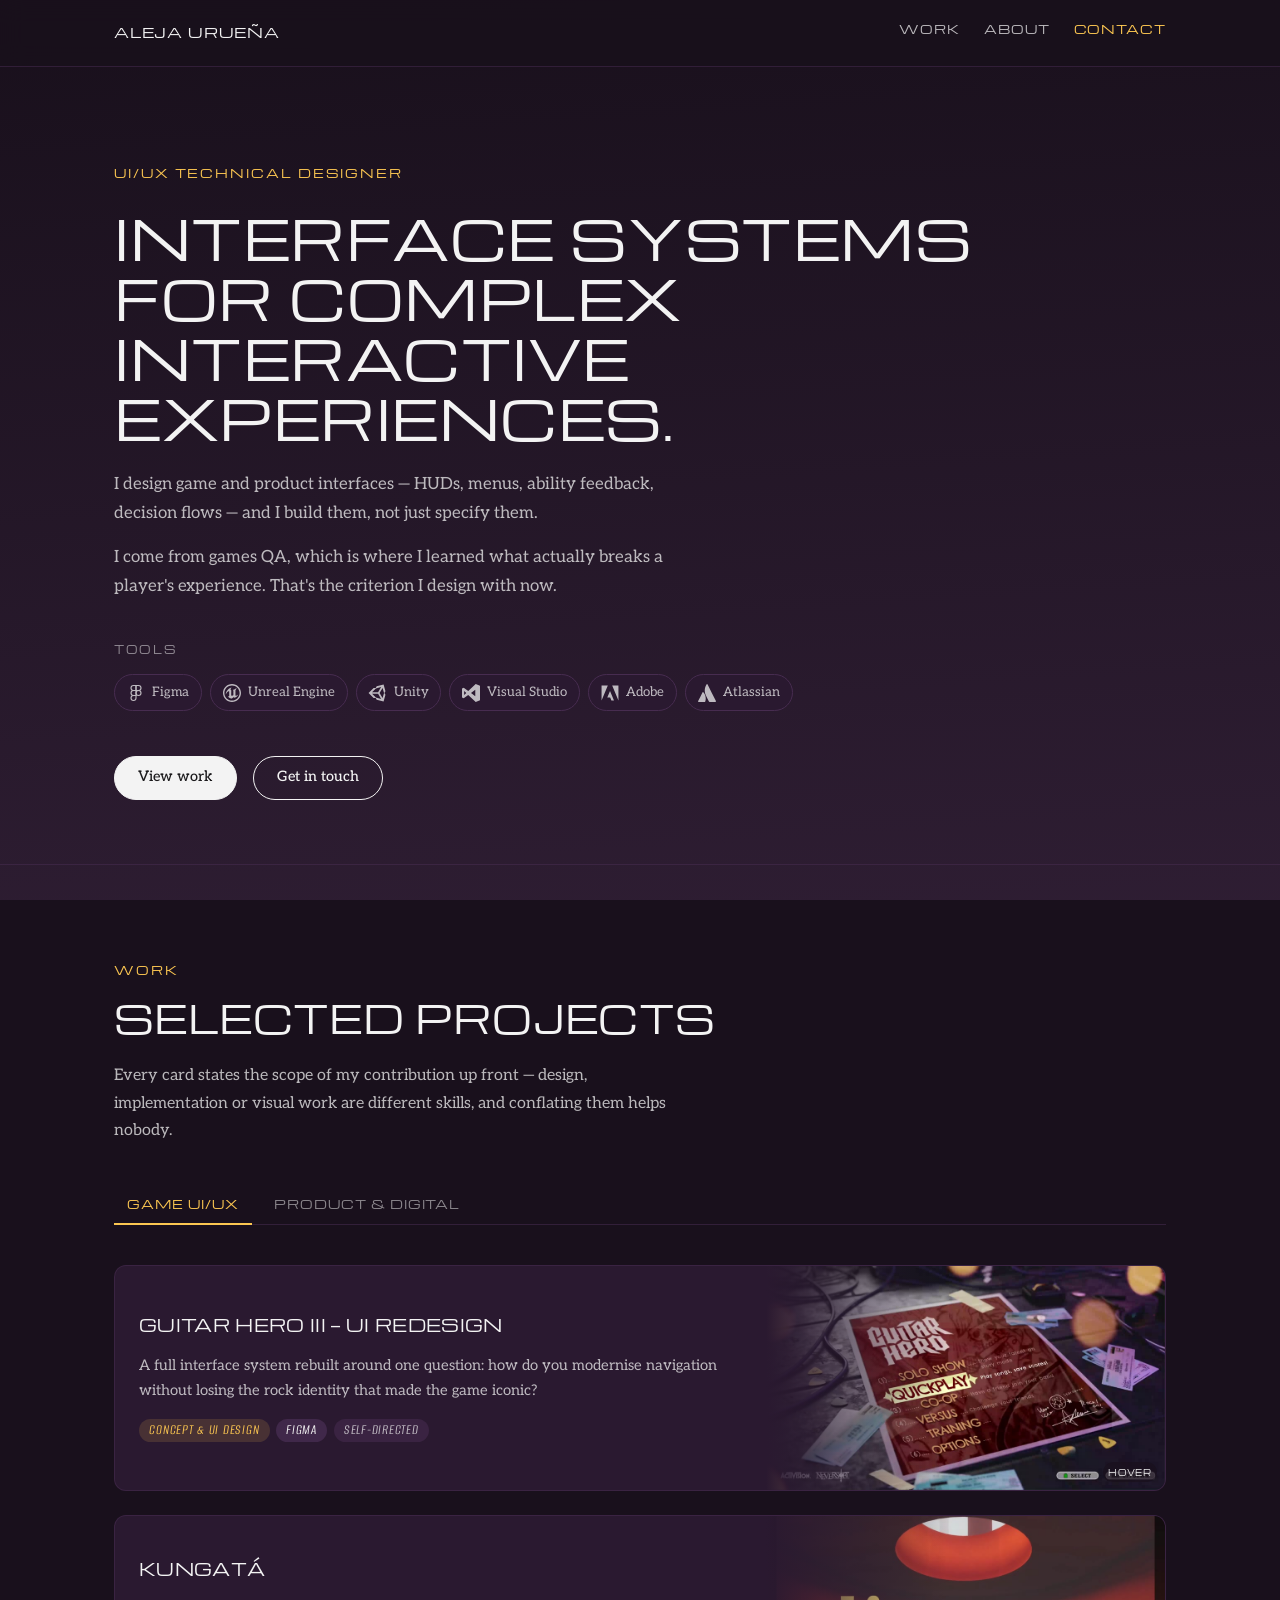
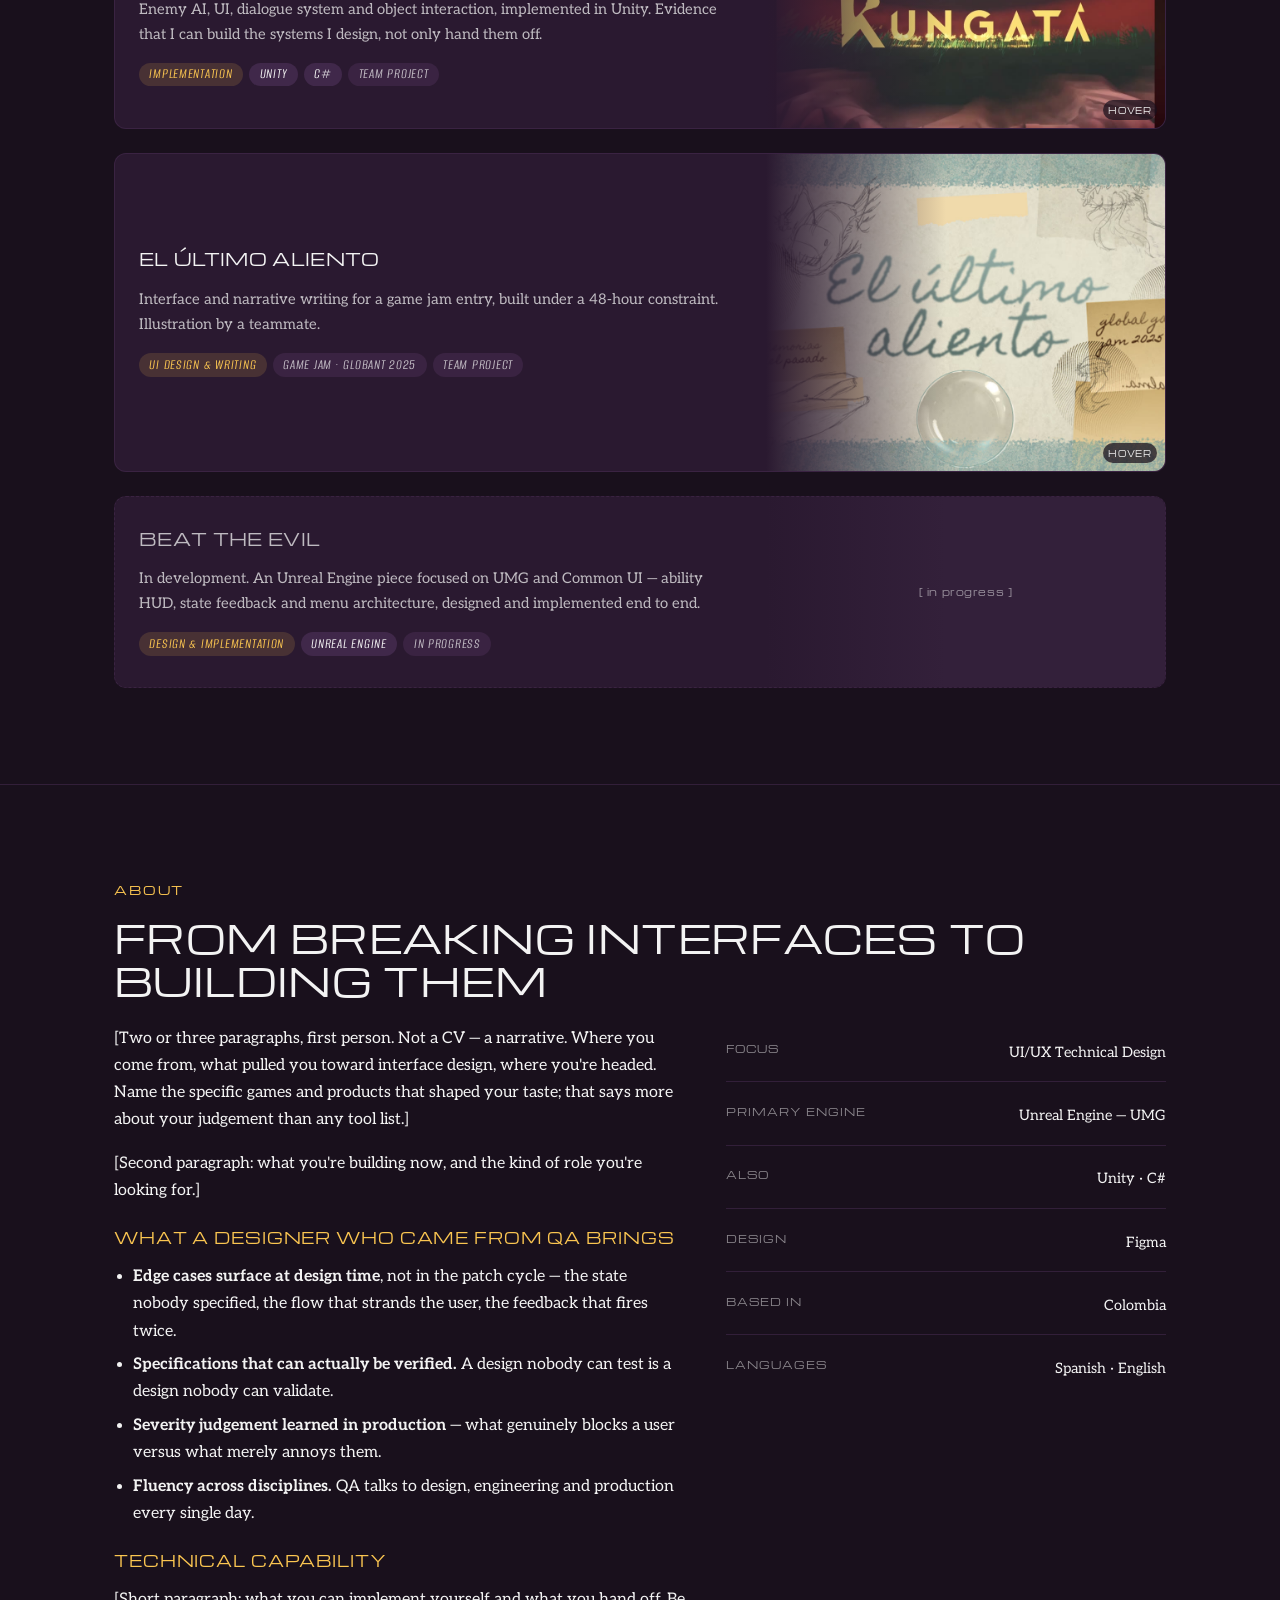
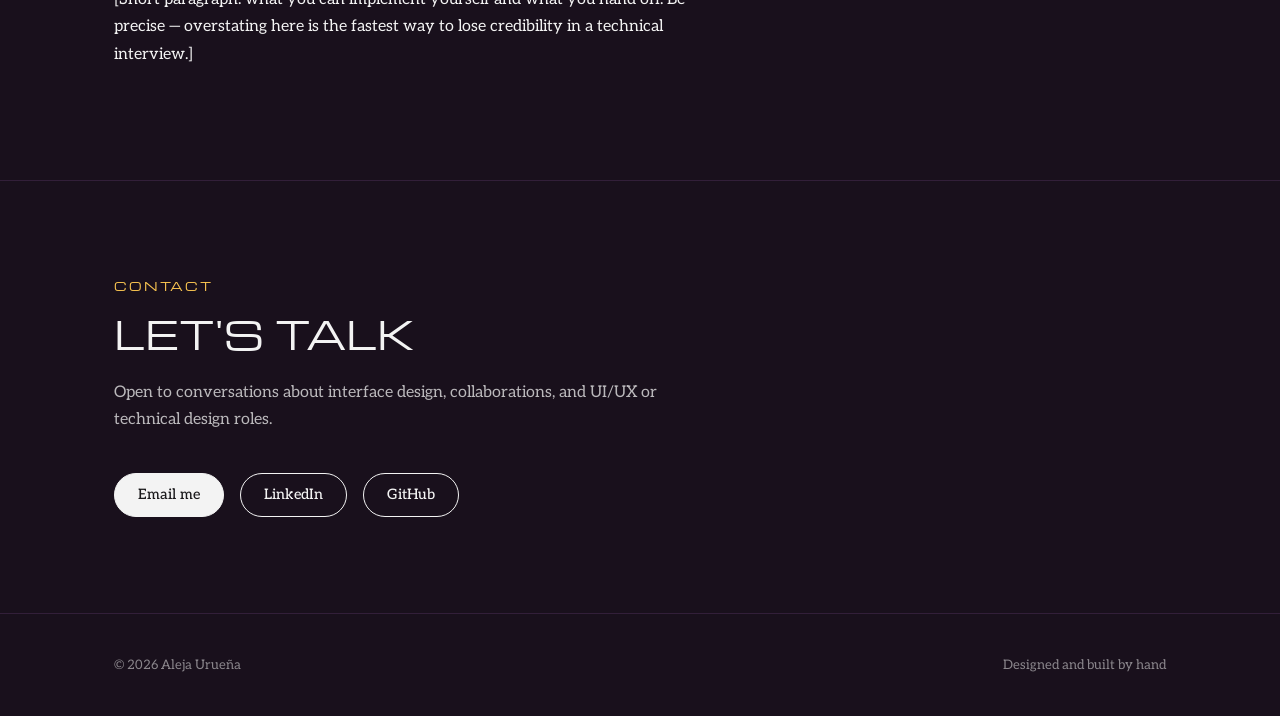
==== index.html @ 9c057683 "First commit - Site draft + video assets y thumbnails" ====
<!DOCTYPE html>
<html lang="en">
<head>
<meta charset="UTF-8">
<meta name="viewport" content="width=device-width, initial-scale=1">
<!-- TEMPORARY: keeps search engines out while the content is still in placeholders.
     DELETE this line once the About copy and the case studies are written. -->
<meta name="robots" content="noindex">

<title>Aleja Urueña — UI/UX Technical Designer</title>
<meta name="description" content="UI/UX Designer with a technical background in games QA. Interface systems for complex interactive experiences.">

<meta property="og:title" content="Aleja Urueña — UI/UX Technical Designer">
<meta property="og:description" content="UI/UX Designer with a technical background in games QA. Interface systems for complex interactive experiences.">
<meta property="og:type" content="website">
<!-- <meta property="og:image" content="https://alejandra-uruena.github.io/portfolio/assets/og-image.png"> -->

<link rel="stylesheet" href="css/style.css">
<link rel="icon" href="data:image/svg+xml,<svg xmlns='http://www.w3.org/2000/svg' viewBox='0 0 100 100'><text y='.9em' font-size='90'>▲</text></svg>">
</head>
<body>

<a class="skip-link" href="#main">Skip to content</a>

<nav class="nav">
  <div class="nav-inner">
    <a class="nav-brand" href="index.html">Aleja&nbsp;Urueña</a>
    <div class="nav-right">
      <ul class="nav-links">
        <li><a href="#work">Work</a></li>
        <li><a href="#about">About</a></li>
        <li><a href="#contact">Contact</a></li>
      </ul>
      <!-- Language switch. Unhide once /es/ exists; the ES entry becomes a link.
           It lives in the nav (not the hero) so it is reachable from every page. -->
      <div class="lang-switch" hidden>
        <span aria-current="true">EN</span>
        <a href="es/index.html" hreflang="es">ES</a>
      </div>
    </div>
  </div>
</nav>

<main id="main">

<!-- ============ HERO ============ -->
<header class="hero">
  <div class="wrap">
    <p class="eyebrow">UI/UX Technical Designer</p>

    <h1>Interface systems for complex interactive experiences.</h1>

    <p class="pitch">
      I design game and product interfaces — HUDs, menus, ability feedback, decision flows —
      and I build them, not just specify them.
    </p>

    <p class="bridge">
      I come from games QA, which is where I learned what actually breaks a player's experience.
      That's the criterion I design with now.
    </p>

    <!-- TOOL ROW — icons are CSS masks filled with currentColor, so colour is
         controlled entirely from the stylesheet. Every tool keeps its visible
         name: an icon alone says nothing to a screen reader, or to anyone who
         doesn't recognise the mark. -->
    <div class="toolbar">
      <p class="toolbar-label">Tools</p>
      <ul class="tool-list">
        <li class="tool"><i class="i-figma" aria-hidden="true"></i>Figma</li>
        <li class="tool"><i class="i-unreal" aria-hidden="true"></i>Unreal Engine</li>
        <li class="tool"><i class="i-unity" aria-hidden="true"></i>Unity</li>
        <li class="tool"><i class="i-visual-studio" aria-hidden="true"></i>Visual Studio</li>
        <li class="tool"><i class="i-adobe" aria-hidden="true"></i>Adobe</li>
        <li class="tool"><i class="i-atlassian" aria-hidden="true"></i>Atlassian</li>
      </ul>
    </div>

    <div class="btn-row">
      <a class="btn btn-primary" href="#work">View work</a>
      <a class="btn" href="#contact">Get in touch</a>
    </div>
  </div>
</header>

<!-- ============ WORK ============ -->
<section id="work">
  <div class="wrap">
    <p class="section-label">Work</p>
    <h2 class="section-title">Selected projects</h2>
    <p class="section-intro">
      Every card states the scope of my contribution up front — design, implementation or visual
      work are different skills, and conflating them helps nobody.
    </p>

    <!-- Vertical filter. Swaps the list in place: no reload, no scroll jump.
         State is mirrored in the URL (?v=product) so a link can open on either one. -->
    <div class="verticals" role="tablist" aria-label="Project verticals">
      <button class="vertical-btn" role="tab" id="tab-games"
              aria-controls="panel-games" aria-selected="true" data-vertical="games">
        Game UI/UX
      </button>
      <button class="vertical-btn" role="tab" id="tab-product"
              aria-controls="panel-product" aria-selected="false" data-vertical="product">
        Product &amp; Digital
      </button>
    </div>

    <!-- ---------- GAME UI/UX ---------- -->
    <div class="project-list" id="panel-games" role="tabpanel" aria-labelledby="tab-games">

      <a class="project-card" href="projects/guitar-hero-iii.html">
        <div class="project-text">
          <h3>Guitar Hero III — UI Redesign</h3>
          <p>A full interface system rebuilt around one question: how do you modernise navigation without losing the rock identity that made the game iconic?</p>
          <div class="tags">
            <span class="tag tag-role">Concept &amp; UI Design</span>
            <span class="tag tag-tool">Figma</span>
            <span class="tag">Self-directed</span>
          </div>
        </div>
        <div class="project-thumb">
          <img src="assets/thumbs/guitar-hero-iii.jpg" alt="Redesigned Guitar Hero III main menu" loading="lazy" decoding="async">
          <video class="thumb-motion" muted loop playsinline preload="none"
                 poster="assets/thumbs/guitar-hero-iii.jpg" aria-hidden="true">
            <source src="assets/thumbs/guitar-hero-iii.webm" type="video/webm">
            <source src="assets/thumbs/guitar-hero-iii.mp4" type="video/mp4">
          </video>
          <span class="thumb-motion-hint">Hover</span>
        </div>
      </a>

      <a class="project-card" href="projects/kungata.html">
        <div class="project-text">
          <h3>Kungatá</h3>
          <p>Enemy AI, UI, dialogue system and object interaction, implemented in Unity. Evidence that I can build the systems I design, not only hand them off.</p>
          <div class="tags">
            <span class="tag tag-role">Implementation</span>
            <span class="tag tag-tool">Unity</span>
            <span class="tag tag-tool">C#</span>
            <span class="tag">Team project</span>
          </div>
        </div>
        <div class="project-thumb">
          <img src="assets/thumbs/kungata.jpg" alt="Kungatá title sequence" loading="lazy" decoding="async">
          <video class="thumb-motion" muted loop playsinline preload="none"
                 poster="assets/thumbs/kungata.jpg" aria-hidden="true">
            <source src="assets/thumbs/kungata.webm" type="video/webm">
            <source src="assets/thumbs/kungata.mp4" type="video/mp4">
          </video>
          <span class="thumb-motion-hint">Hover</span>
        </div>
      </a>

      <a class="project-card" href="projects/el-ultimo-aliento.html">
        <div class="project-text">
          <h3>El último aliento</h3>
          <p>Interface and narrative writing for a game jam entry, built under a 48-hour constraint. Illustration by a teammate.</p>
          <div class="tags">
            <span class="tag tag-role">UI Design &amp; Writing</span>
            <span class="tag">Game Jam · Globant 2025</span>
            <span class="tag">Team project</span>
          </div>
        </div>
        <div class="project-thumb">
          <img src="assets/thumbs/el-ultimo-aliento.jpg" alt="El último aliento title card" loading="lazy" decoding="async">
          <video class="thumb-motion" muted loop playsinline preload="none"
                 poster="assets/thumbs/el-ultimo-aliento.jpg" aria-hidden="true">
            <source src="assets/thumbs/el-ultimo-aliento.webm" type="video/webm">
            <source src="assets/thumbs/el-ultimo-aliento.mp4" type="video/mp4">
          </video>
          <span class="thumb-motion-hint">Hover</span>
        </div>
      </a>

      <!-- Reserved slot. Signals direction without claiming finished work.
           Not a link until there is something to link to. -->
      <div class="project-card is-reserved">
        <div class="project-text">
          <h3>Beat the Evil</h3>
          <p>In development. An Unreal Engine piece focused on UMG and Common UI — ability HUD, state feedback and menu architecture, designed and implemented end to end.</p>
          <div class="tags">
            <span class="tag tag-role">Design &amp; Implementation</span>
            <span class="tag tag-tool">Unreal Engine</span>
            <span class="tag">In progress</span>
          </div>
        </div>
        <div class="project-thumb">
          <div class="thumb-empty">[ in progress ]</div>
        </div>
      </div>

    </div>

    <!-- ---------- PRODUCT & DIGITAL ---------- -->
    <div class="project-list" id="panel-product" role="tabpanel" aria-labelledby="tab-product" hidden>

      <a class="project-card" href="projects/maloka.html">
        <div class="project-text">
          <h3>Universo Maloka</h3>
          <p>Visual identity and illustration for a gamified museum app. Research was conducted by the team; my contribution was UI art and illustration.</p>
          <div class="tags">
            <span class="tag tag-role">UI Art &amp; Illustration</span>
            <span class="tag tag-tool">Figma</span>
            <span class="tag">Team project</span>
          </div>
        </div>
        <div class="project-thumb">
          <img src="assets/thumbs/maloka.jpg" alt="Universo Maloka app screens" loading="lazy" decoding="async">
          <video class="thumb-motion" muted loop playsinline preload="none"
                 poster="assets/thumbs/maloka.jpg" aria-hidden="true">
            <source src="assets/thumbs/maloka.webm" type="video/webm">
            <source src="assets/thumbs/maloka.mp4" type="video/mp4">
          </video>
          <span class="thumb-motion-hint">Hover</span>
        </div>
      </a>

      <a class="project-card" href="projects/umbrella-corp.html">
        <div class="project-text">
          <h3>Umbrella Corp — Responsive Site</h3>
          <p>A responsive corporate site as a conceptual exercise: how a fictional brand's tone survives across breakpoints. Functional prototype in Figma.</p>
          <div class="tags">
            <span class="tag tag-role">UX &amp; UI Design</span>
            <span class="tag tag-tool">Figma</span>
            <span class="tag">Self-directed</span>
          </div>
        </div>
        <div class="project-thumb">
          <img src="assets/thumbs/umbrella-corp.jpg" alt="Umbrella Corp site shown across desktop, tablet and phone" loading="lazy" decoding="async">
          <video class="thumb-motion" muted loop playsinline preload="none"
                 poster="assets/thumbs/umbrella-corp.jpg" aria-hidden="true">
            <source src="assets/thumbs/umbrella-corp.webm" type="video/webm">
            <source src="assets/thumbs/umbrella-corp.mp4" type="video/mp4">
          </video>
          <span class="thumb-motion-hint">Hover</span>
        </div>
      </a>

      <a class="project-card" href="projects/necronomicon.html">
        <div class="project-text">
          <h3>Necronomicón — TTRPG Companion App</h3>
          <p>A companion app for tabletop role-playing: character sheets, dice and session tracking, designed around what players actually reach for mid-game.</p>
          <div class="tags">
            <span class="tag tag-role">UX &amp; UI Design</span>
            <span class="tag tag-tool">Figma</span>
            <span class="tag">Self-directed</span>
          </div>
        </div>
        <div class="project-thumb">
          <img src="assets/thumbs/necronomicon.jpg" alt="Necronomicón character sheet and creature screens" loading="lazy" decoding="async">
          <video class="thumb-motion" muted loop playsinline preload="none"
                 poster="assets/thumbs/necronomicon.jpg" aria-hidden="true">
            <source src="assets/thumbs/necronomicon.webm" type="video/webm">
            <source src="assets/thumbs/necronomicon.mp4" type="video/mp4">
          </video>
          <span class="thumb-motion-hint">Hover</span>
        </div>
      </a>

    </div>
  </div>
</section>

<!-- ============ ABOUT ============ -->
<section id="about">
  <div class="wrap">
    <p class="section-label">About</p>
    <h2 class="section-title">From breaking interfaces to building them</h2>

    <div class="two-col">
      <div class="prose">
        <p>
          [Two or three paragraphs, first person. Not a CV — a narrative. Where you come from,
          what pulled you toward interface design, where you're headed. Name the specific games
          and products that shaped your taste; that says more about your judgement than any
          tool list.]
        </p>
        <p>
          [Second paragraph: what you're building now, and the kind of role you're looking for.]
        </p>

        <h3>What a designer who came from QA brings</h3>
        <ul>
          <li><strong>Edge cases surface at design time</strong>, not in the patch cycle — the state nobody specified, the flow that strands the user, the feedback that fires twice.</li>
          <li><strong>Specifications that can actually be verified.</strong> A design nobody can test is a design nobody can validate.</li>
          <li><strong>Severity judgement learned in production</strong> — what genuinely blocks a user versus what merely annoys them.</li>
          <li><strong>Fluency across disciplines.</strong> QA talks to design, engineering and production every single day.</li>
        </ul>

        <h3>Technical capability</h3>
        <p>
          [Short paragraph: what you can implement yourself and what you hand off. Be precise —
          overstating here is the fastest way to lose credibility in a technical interview.]
        </p>
      </div>

      <ul class="fact-list">
        <li><span class="k">Focus</span><span class="v">UI/UX Technical Design</span></li>
        <li><span class="k">Primary engine</span><span class="v">Unreal Engine — UMG</span></li>
        <li><span class="k">Also</span><span class="v">Unity · C#</span></li>
        <li><span class="k">Design</span><span class="v">Figma</span></li>
        <li><span class="k">Based in</span><span class="v">Colombia</span></li>
        <li><span class="k">Languages</span><span class="v">Spanish · English</span></li>
      </ul>
    </div>
  </div>
</section>

<!-- ============ CONTACT ============ -->
<section id="contact">
  <div class="wrap">
    <p class="section-label">Contact</p>
    <h2 class="section-title">Let's talk</h2>
    <p class="section-intro">
      Open to conversations about interface design, collaborations, and UI/UX or technical
      design roles.
    </p>
    <div class="contact-links">
      <a class="btn btn-primary" href="mailto:uruenale@gmail.com">Email me</a>
      <a class="btn" href="https://www.linkedin.com/in/aleja-uruena/" target="_blank" rel="noopener">LinkedIn</a>
      <a class="btn" href="https://github.com/alejandra-uruena" target="_blank" rel="noopener">GitHub</a>
    </div>
  </div>
</section>

</main>

<footer>
  <div class="wrap">
    <span>© <span id="year">2026</span> Aleja Urueña</span>
    <span>Designed and built by hand</span>
  </div>
</footer>

<script src="js/main.js"></script>
</body>
</html>
---- css/style.css ----
/* ============================================================
   Portfolio — Aleja Urueña · UI/UX Technical Designer
   Single stylesheet. No build step, no dependencies.

   Tokens below come from the Figma style frame (node 4:2).
   Re-theming the whole site means editing :root and nothing else.
   ============================================================ */

/* All four faces come from Google Fonts — nothing to self-host.
   BBH Bartle (display headings) · Michroma (labels, nav) ·
   Aleo (body) · Alumni Sans SC (tags). */
@import url('https://fonts.googleapis.com/css2?family=BBH+Bartle&family=Michroma&family=Aleo:ital,wght@0,400;0,500;0,600;1,400&family=Alumni+Sans+SC:ital,wght@0,400;0,600;1,400&display=swap');

:root {
  /* --- Color: straight from the Figma frame --- */
  --bg-deep:      #19101C;   /* gradient start */
  --bg-far:       #342139;   /* gradient end */
  --panel:        #2A1930;   /* cards, elevated surfaces */
  --panel-2:      #33203a;   /* thumbnail wells, insets */
  --purple:       #472C50;   /* borders, secondary marks — Figma: Accent Purple */
  --purple-soft:  rgba(71, 44, 80, 0.55);

  --text:         #F3F3F3;
  --text-dim:     rgba(243, 243, 243, 0.74);
  --text-faint:   rgba(243, 243, 243, 0.52);
  --ink:          #1B1A1C;   /* text on light fills */

  --accent:       #FBC651;
  --accent-70:    rgba(251, 198, 81, 0.70);   /* Figma: Accent 70% */
  --accent-soft:  rgba(251, 198, 81, 0.14);

  /* --- Type --- */
  /* BBH Bartle has no ñ and no accented vowels, and font fallback happens
     PER GLYPH — "Kungatá" would render as Kungat in Bartle plus a lone á in
     the fallback face. So the split is by who wrote the string:
       --font-display → copy I control, guaranteed ASCII (hero, section titles)
       --font-proper  → project names, which are proper nouns and carry accents */
  --font-display: 'BBH Bartle', 'Michroma', sans-serif;      /* BIG TITLES */
  --font-proper:  'Michroma', sans-serif;                     /* project names */
  --font-label:   'Michroma', sans-serif;                     /* TITLE / COPY labels */
  --font-body:    'Aleo', Georgia, serif;                     /* Paragraphs */
  --font-tag:     'Alumni Sans SC', 'Aleo', sans-serif;       /* TAGS */

  /* --- Spacing scale --- */
  --s-1: 0.5rem;
  --s-2: 1rem;
  --s-3: 1.5rem;
  --s-4: 2.5rem;
  --s-5: 4rem;
  --s-6: 6rem;

  --radius: 12px;
  --radius-sm: 8px;
  --radius-pill: 55px;   /* the pill radius from the Figma buttons */
  --maxw: 1100px;
}

/* ---------- Reset ---------- */
*, *::before, *::after { box-sizing: border-box; }
/* A class that sets `display` outbids the browser's default rule for [hidden],
   which would otherwise leave hidden panels and the language switch visible. */
[hidden] { display: none !important; }

html { scroll-behavior: smooth; background: var(--bg-deep); }
body {
  margin: 0;
  color: var(--text);
  font-family: var(--font-body);
  font-size: 16px;
  line-height: 1.7;
  -webkit-font-smoothing: antialiased;
  /* 176.47° in Figma ≈ 176.47deg here; fixed so it doesn't stretch down a long page. */
  background: linear-gradient(176.47deg, var(--bg-deep) 2.5%, var(--bg-far) 128%) fixed;
  background-color: var(--bg-deep);
}
img { max-width: 100%; display: block; }
a { color: var(--accent); text-decoration: none; }
a:hover { text-decoration: underline; }
p { margin: 0 0 var(--s-2); }
ul { margin: 0 0 var(--s-2); padding-left: 1.2em; }
li { margin-bottom: 0.4em; }

h1, h2, h3, h4 { margin: 0 0 var(--s-2); font-weight: 400; }
h1, h2 {
  font-family: var(--font-display);
  text-transform: uppercase;
  line-height: 1.1;
  letter-spacing: 0.01em;
}
h3, h4 { font-family: var(--font-label); text-transform: uppercase; line-height: 1.3; letter-spacing: 0.01em; }

/* ---------- Layout ---------- */
.wrap { max-width: var(--maxw); margin: 0 auto; padding: 0 var(--s-3); }
section { padding: var(--s-6) 0; border-top: 1px solid var(--purple-soft); }

.section-label {
  font-family: var(--font-label);
  font-size: 0.72rem;
  letter-spacing: 0.16em;
  text-transform: uppercase;
  color: var(--accent);
  margin-bottom: var(--s-2);
}
.section-title { font-size: clamp(1.7rem, 4vw, 2.4rem); margin-bottom: var(--s-3); }
.section-intro { color: var(--text-dim); max-width: 62ch; margin-bottom: var(--s-4); }

/* ---------- Nav ---------- */
.nav {
  position: sticky; top: 0; z-index: 50;
  background: rgba(25, 16, 28, 0.88);
  backdrop-filter: blur(12px);
  border-bottom: 1px solid var(--purple-soft);
}
.nav-inner {
  max-width: var(--maxw); margin: 0 auto;
  padding: var(--s-2) var(--s-3);
  display: flex; align-items: center; justify-content: space-between; gap: var(--s-2);
}
.nav-brand {
  font-family: var(--font-label); font-size: 0.85rem;
  text-transform: uppercase; letter-spacing: 0.06em; color: var(--text);
}
.nav-brand:hover { text-decoration: none; color: var(--accent); }
.nav-right { display: flex; align-items: center; gap: var(--s-3); }
.nav-links { display: flex; gap: var(--s-3); list-style: none; margin: 0; padding: 0; }
.nav-links a {
  color: var(--text-dim); font-family: var(--font-label);
  font-size: 0.72rem; text-transform: uppercase; letter-spacing: 0.08em;
}
.nav-links a:hover { color: var(--text); text-decoration: none; }

/* Language switch — in the nav so it is reachable from every page,
   including deep inside a case study. */
.lang-switch {
  display: flex; align-items: center; gap: 0.15rem;
  font-family: var(--font-label); font-size: 0.62rem;
  border: 1px solid var(--purple); border-radius: var(--radius-sm);
  padding: 0.15rem;
}
.lang-switch a, .lang-switch span { padding: 0.25em 0.5em; border-radius: 5px; color: var(--text-faint); }
.lang-switch [aria-current="true"] { background: var(--purple); color: var(--text); }
.lang-switch a:hover { color: var(--text); text-decoration: none; }

@media (max-width: 760px) {
  .nav-inner { padding: var(--s-2); }
  .nav-right { gap: var(--s-2); min-width: 0; }
  .nav-links { gap: var(--s-2); overflow-x: auto; scrollbar-width: none; min-width: 0; }
  .nav-links::-webkit-scrollbar { display: none; }
  .nav-links a { white-space: nowrap; }
}

/* ---------- Hero ---------- */
.hero { padding: var(--s-6) 0 var(--s-5); border-top: none; }
.hero .eyebrow {
  font-family: var(--font-label); font-size: 0.75rem;
  letter-spacing: 0.16em; text-transform: uppercase;
  color: var(--accent); margin-bottom: var(--s-3);
}
.hero h1 { font-size: clamp(2rem, 5.2vw, 3.4rem); max-width: 20ch; margin-bottom: var(--s-3); }
.hero .pitch, .hero .bridge { font-size: 1.05rem; color: var(--text-dim); max-width: 58ch; }

/* ---------- Tool row ----------
   Icons are SVG masks filled with currentColor, so a single CSS property
   recolours every one of them. A bare strip of logos reads as an ad banner
   and gets skipped, so it keeps a label and each icon keeps its name. */
.toolbar { margin-top: var(--s-4); }
.toolbar-label {
  font-family: var(--font-label); font-size: 0.66rem;
  letter-spacing: 0.16em; text-transform: uppercase;
  color: var(--text-faint); margin-bottom: var(--s-2);
}
.tool-list { display: flex; flex-wrap: wrap; gap: var(--s-1); list-style: none; margin: 0; padding: 0; }
.tool {
  display: inline-flex; align-items: center; gap: 0.55em;
  padding: 0.45em 0.9em;
  border: 1px solid var(--purple); border-radius: var(--radius-pill);
  background: var(--panel);
  font-family: var(--font-body); font-size: 0.82rem; color: var(--text-dim);
  transition: color 0.15s, border-color 0.15s;
}
.tool:hover { color: var(--text); border-color: var(--accent-70); }
.tool i {
  width: 18px; height: 18px; flex: none;
  background-color: currentColor;            /* ← the one line that recolours icons */
  -webkit-mask-repeat: no-repeat; mask-repeat: no-repeat;
  -webkit-mask-position: center; mask-position: center;
  -webkit-mask-size: contain; mask-size: contain;
}
.i-figma         { -webkit-mask-image: url('../assets/icons/figma.svg');         mask-image: url('../assets/icons/figma.svg'); }
.i-unreal        { -webkit-mask-image: url('../assets/icons/unreal.svg');        mask-image: url('../assets/icons/unreal.svg'); }
.i-unity         { -webkit-mask-image: url('../assets/icons/unity.svg');         mask-image: url('../assets/icons/unity.svg'); }
.i-visual-studio { -webkit-mask-image: url('../assets/icons/visual-studio.svg'); mask-image: url('../assets/icons/visual-studio.svg'); }
.i-adobe         { -webkit-mask-image: url('../assets/icons/adobe.svg');         mask-image: url('../assets/icons/adobe.svg'); }
.i-atlassian     { -webkit-mask-image: url('../assets/icons/atlassian.svg');     mask-image: url('../assets/icons/atlassian.svg'); }

/* ---------- Buttons (pill, from the Figma frame) ---------- */
.btn-row { display: flex; flex-wrap: wrap; gap: var(--s-2); margin-top: var(--s-4); }
.btn {
  display: inline-block;
  font-family: var(--font-body); font-size: 0.9rem; font-weight: 500;
  padding: 0.6em 1.6em;
  border-radius: var(--radius-pill);
  border: 1px solid var(--text);
  color: var(--text);
  background: transparent;
  transition: background 0.15s, color 0.15s, transform 0.15s;
}
.btn:hover { text-decoration: none; background: rgba(243, 243, 243, 0.2); transform: translateY(-1px); }
.btn-primary { background: var(--text); color: var(--ink); }
.btn-primary:hover { background: var(--accent); border-color: var(--accent); color: var(--ink); }
.btn-ghost { background: rgba(243, 243, 243, 0.2); }

/* ---------- Vertical filter ---------- */
.verticals { display: flex; gap: var(--s-1); border-bottom: 1px solid var(--purple-soft); margin-bottom: var(--s-4); }
.vertical-btn {
  appearance: none; background: none; border: none;
  font-family: var(--font-label); font-size: 0.76rem;
  text-transform: uppercase; letter-spacing: 0.08em;
  color: var(--text-faint); cursor: pointer;
  padding: 0.9em 1.1em;
  border-bottom: 2px solid transparent; margin-bottom: -1px;
  transition: color 0.15s, border-color 0.15s;
}
.vertical-btn:hover { color: var(--text-dim); }
.vertical-btn[aria-selected="true"] { color: var(--accent); border-bottom-color: var(--accent); }
@media (max-width: 480px) { .vertical-btn { padding: 0.9em 0.6em; font-size: 0.66rem; } }

/* ---------- Project cards: text left, sharp thumbnail right ---------- */
.project-list { display: flex; flex-direction: column; gap: var(--s-3); }

.project-card {
  display: grid;
  grid-template-columns: 1fr minmax(180px, 38%);
  background: var(--panel);
  border: 1px solid var(--purple-soft);
  border-radius: var(--radius);
  overflow: hidden;
  color: inherit;
  transition: border-color 0.18s, transform 0.18s;
}
.project-card:hover { text-decoration: none; border-color: var(--accent-70); transform: translateY(-2px); }

.project-text { padding: var(--s-3); display: flex; flex-direction: column; justify-content: center; min-width: 0; }
/* Project name — set in --font-proper because these strings carry accents. */
.project-text h3 {
  font-family: var(--font-proper);
  font-size: 1.05rem; letter-spacing: 0.02em; line-height: 1.35;
  text-transform: uppercase; color: var(--text); margin-bottom: var(--s-2);
}
.project-card:hover .project-text h3 { color: var(--accent); }
.project-text p { color: var(--text-dim); font-size: 0.92rem; margin-bottom: var(--s-2); }

/* The thumbnail stays sharp — in a UI/UX portfolio the thumbnail IS evidence.
   The gradient sits only on the seam, and it fades from the OPAQUE panel colour,
   so text contrast never depends on whatever image sits behind it. */
.project-thumb { position: relative; background: var(--panel-2); min-height: 190px; overflow: hidden; }
.project-thumb img,
.project-thumb video { width: 100%; height: 100%; object-fit: cover; display: block; }

/* Motion preview.
   The still image is what loads; the clip sits on top at opacity 0 with
   preload="none", so nothing is fetched until a pointer actually hovers.
   JS adds .is-playing — see js/main.js for the hover and reduced-motion rules. */
.thumb-motion {
  position: absolute; inset: 0;
  opacity: 0; transition: opacity 0.25s ease;
  pointer-events: none;
}
.project-card.is-playing .thumb-motion { opacity: 1; }

/* A small mark so the card advertises that there is something to hover,
   instead of hiding the motion behind a gesture nobody knows to make. */
.thumb-motion-hint {
  position: absolute; right: var(--s-1); bottom: var(--s-1);
  font-family: var(--font-label); font-size: 0.52rem;
  letter-spacing: 0.1em; text-transform: uppercase;
  color: var(--text); background: rgba(25, 16, 28, 0.72);
  padding: 0.35em 0.6em; border-radius: var(--radius-pill);
  transition: opacity 0.2s;
}
.project-card.is-playing .thumb-motion-hint { opacity: 0; }

/* No pointer, no hover: the hint is a lie on a touch screen. */
@media (hover: none), (pointer: coarse) {
  /* `.project-thumb video` (class + element) outranks a bare `.thumb-motion`,
     so this selector has to match that weight or display:block wins. */
  .project-thumb video.thumb-motion,
  .thumb-motion-hint { display: none; }
}
.project-thumb::before {
  content: ""; position: absolute; inset: 0 auto 0 0; width: 45%;
  background: linear-gradient(to right, var(--panel) 0%, rgba(42, 25, 48, 0) 100%);
  pointer-events: none;
}
.thumb-empty {
  position: absolute; inset: 0;
  display: flex; align-items: center; justify-content: center;
  font-family: var(--font-label); font-size: 0.6rem; color: var(--text-faint);
  text-align: center; padding: var(--s-2); letter-spacing: 0.06em;
}

/* Reserved slot — signals direction without pretending to be finished work. */
.project-card.is-reserved { border-style: dashed; }
.project-card.is-reserved:hover { transform: none; border-color: var(--purple-soft); }
.project-card.is-reserved .project-text h3 { color: var(--text-dim); }

/* ---------- Tags ---------- */
.tags { display: flex; flex-wrap: wrap; gap: 0.4rem; align-items: center; }
.tag {
  font-family: var(--font-tag); font-style: italic;
  text-transform: uppercase; letter-spacing: 0.05em;
  font-size: 0.92rem; line-height: 1.4;
  padding: 0.1em 0.7em; border-radius: var(--radius-pill);
  background: rgba(71, 44, 80, 0.55); color: var(--text-dim);
  white-space: nowrap;
}
/* Contribution scope — declared up front so nobody has to discover it. */
.tag-role { background: var(--accent-soft); color: var(--accent); }
.tag-tool { background: rgba(71, 44, 80, 0.8); color: var(--text); }

/* ---------- About ---------- */
.two-col { display: grid; gap: var(--s-4); grid-template-columns: 1.3fr 1fr; align-items: start; }
@media (max-width: 800px) { .two-col { grid-template-columns: 1fr; } }

.fact-list { list-style: none; padding: 0; margin: 0; }
.fact-list li {
  padding: var(--s-2) 0; border-bottom: 1px solid var(--purple-soft);
  display: flex; justify-content: space-between; gap: var(--s-2); font-size: 0.9rem;
}
.fact-list li:last-child { border-bottom: none; }
.fact-list .k { color: var(--text-faint); font-family: var(--font-label); font-size: 0.62rem; text-transform: uppercase; letter-spacing: 0.1em; }
.fact-list .v { color: var(--text); text-align: right; }

/* ---------- Case study pages ---------- */
.project-header { padding: var(--s-5) 0 var(--s-4); border-top: none; }
/* Same reason as the card title: this is the project's own name. */
.project-header h1 {
  font-family: var(--font-proper);
  font-size: clamp(1.4rem, 3.4vw, 2.1rem);
  letter-spacing: 0.01em; line-height: 1.3;
}
.back-link { font-family: var(--font-label); font-size: 0.68rem; text-transform: uppercase; letter-spacing: 0.1em; color: var(--text-dim); }
.project-meta {
  display: grid; gap: var(--s-2) var(--s-4);
  grid-template-columns: repeat(auto-fit, minmax(140px, 1fr));
  padding: var(--s-3) 0; margin: var(--s-3) 0;
  border-top: 1px solid var(--purple-soft); border-bottom: 1px solid var(--purple-soft);
}
.project-meta .k { font-family: var(--font-label); font-size: 0.62rem; text-transform: uppercase; letter-spacing: 0.1em; color: var(--text-faint); display: block; margin-bottom: 0.3em; }
.project-meta .v { font-size: 0.92rem; }

.disclaimer {
  font-size: 0.82rem; color: var(--text-faint);
  border-left: 2px solid var(--purple); padding-left: var(--s-2);
  margin: var(--s-3) 0; max-width: 68ch;
}

.prose { max-width: 68ch; }
.prose h2 { font-size: 1.5rem; margin-top: var(--s-5); }
.prose h3 { font-size: 0.92rem; margin-top: var(--s-3); color: var(--accent); letter-spacing: 0.06em; }
.prose blockquote {
  margin: var(--s-3) 0; padding: var(--s-2) var(--s-3);
  border-left: 3px solid var(--accent); background: var(--panel);
  color: var(--text-dim); border-radius: 0 var(--radius-sm) var(--radius-sm) 0;
}
.prose figure { margin: var(--s-4) 0; }
.prose figcaption { font-size: 0.85rem; color: var(--text-faint); margin-top: var(--s-1); }
.prose code { font-family: 'Aleo', monospace; font-size: 0.9em; background: var(--panel-2); padding: 0.15em 0.4em; border-radius: 4px; }
.figure-empty {
  aspect-ratio: 16/9; background: var(--panel-2);
  border: 1px dashed var(--purple); border-radius: var(--radius);
  display: flex; align-items: center; justify-content: center;
  color: var(--text-faint); font-family: var(--font-label); font-size: 0.62rem;
  text-align: center; padding: var(--s-2); letter-spacing: 0.06em;
}

/* End-of-case-study navigation: the point where readers leave.
   Two exits — next piece in this vertical, or cross to the other one. */
.case-nav { display: flex; flex-wrap: wrap; gap: var(--s-2); padding-top: var(--s-4); margin-top: var(--s-5); border-top: 1px solid var(--purple-soft); }

/* ---------- Contact / footer ---------- */
.contact-links { display: flex; flex-wrap: wrap; gap: var(--s-2); margin-top: var(--s-3); }
footer { border-top: 1px solid var(--purple-soft); padding: var(--s-4) 0; color: var(--text-faint); font-size: 0.82rem; }
footer .wrap { display: flex; flex-wrap: wrap; justify-content: space-between; gap: var(--s-2); }

/* ---------- Responsive: card stacks, text first ---------- */
@media (max-width: 720px) {
  .project-card { grid-template-columns: 1fr; }
  .project-thumb { min-height: 170px; order: 2; }
  .project-thumb::before {
    inset: 0 0 auto 0; width: 100%; height: 45%;
    background: linear-gradient(to bottom, var(--panel) 0%, rgba(42, 25, 48, 0) 100%);
  }
  section { padding: var(--s-5) 0; }
}

/* ---------- Accessibility ---------- */
:focus-visible { outline: 2px solid var(--accent); outline-offset: 3px; border-radius: 3px; }
.skip-link { position: absolute; left: -9999px; top: 0; background: var(--accent); color: var(--ink); padding: var(--s-1) var(--s-2); z-index: 100; }
.skip-link:focus { left: var(--s-2); top: var(--s-2); }
.visually-hidden { position: absolute; width: 1px; height: 1px; overflow: hidden; clip: rect(0 0 0 0); clip-path: inset(50%); white-space: nowrap; }
@media (prefers-reduced-motion: reduce) {
  html { scroll-behavior: auto; }
  * { transition: none !important; }
}
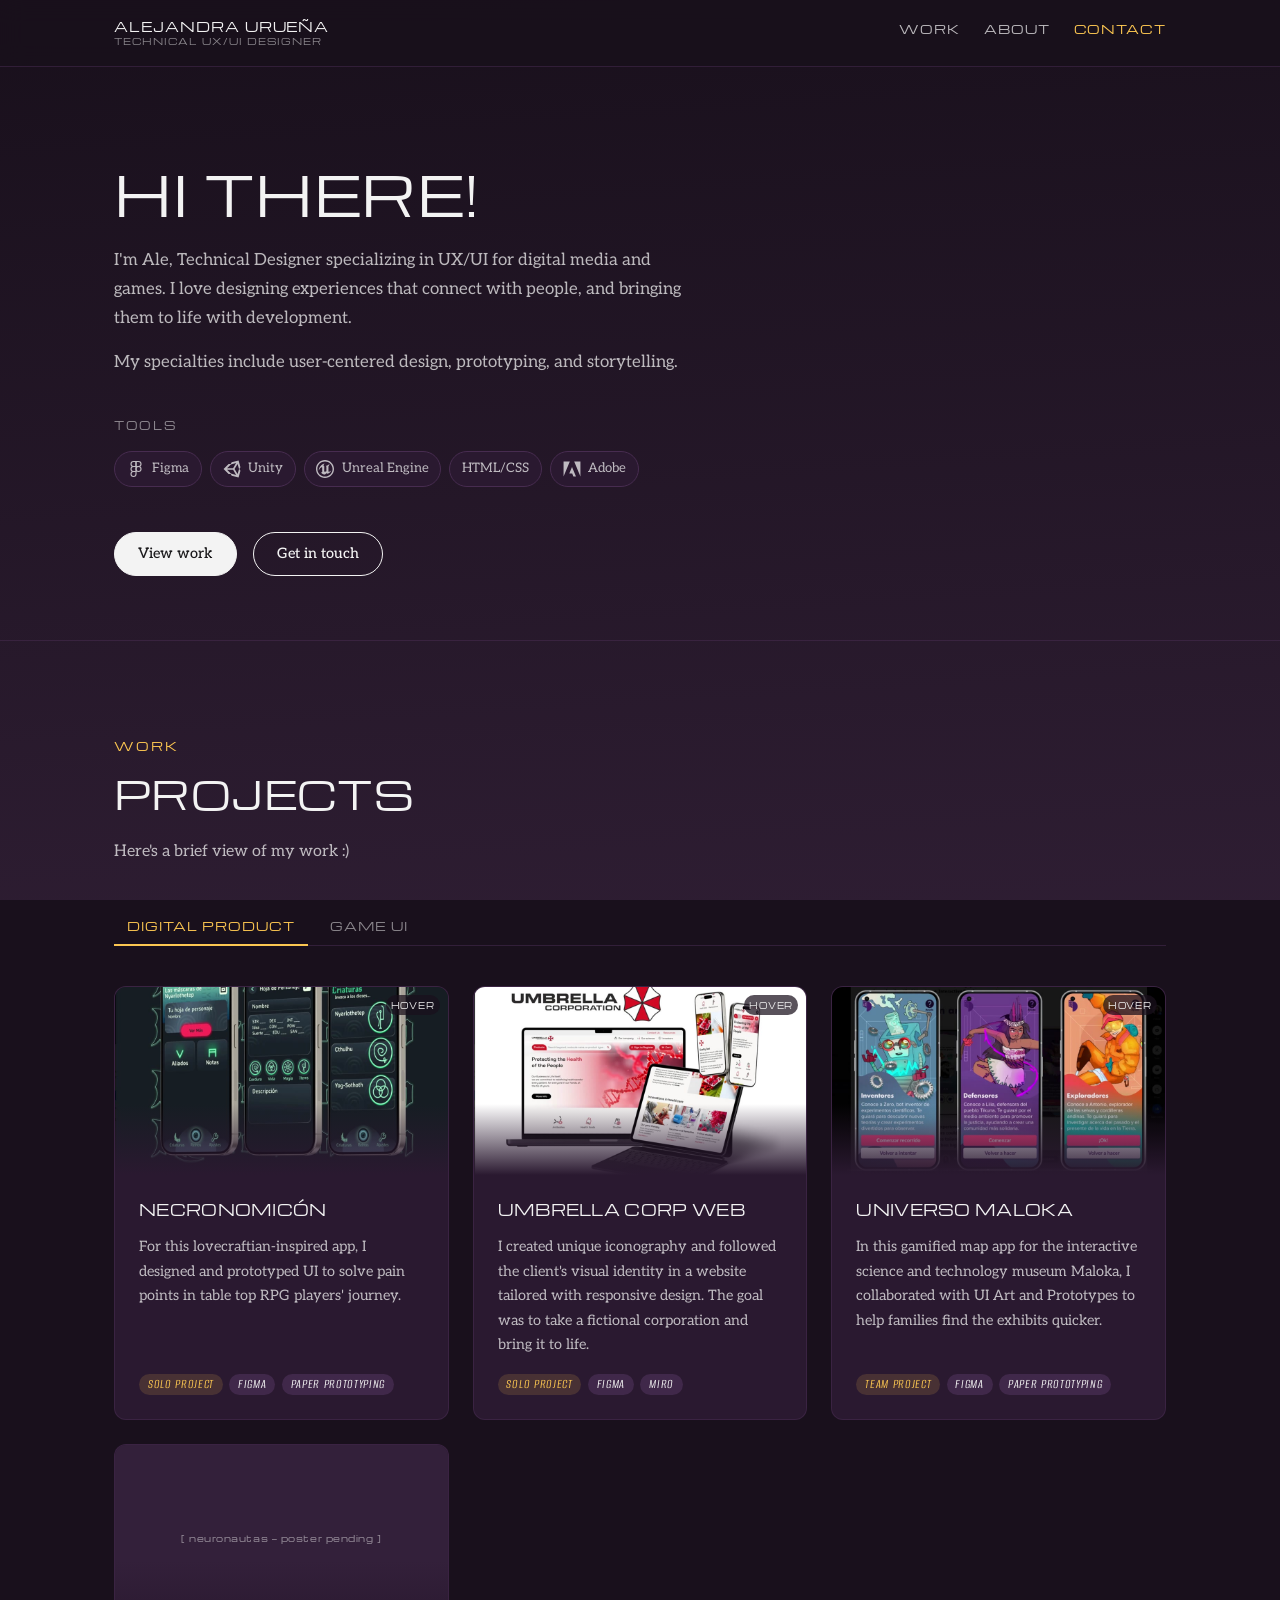
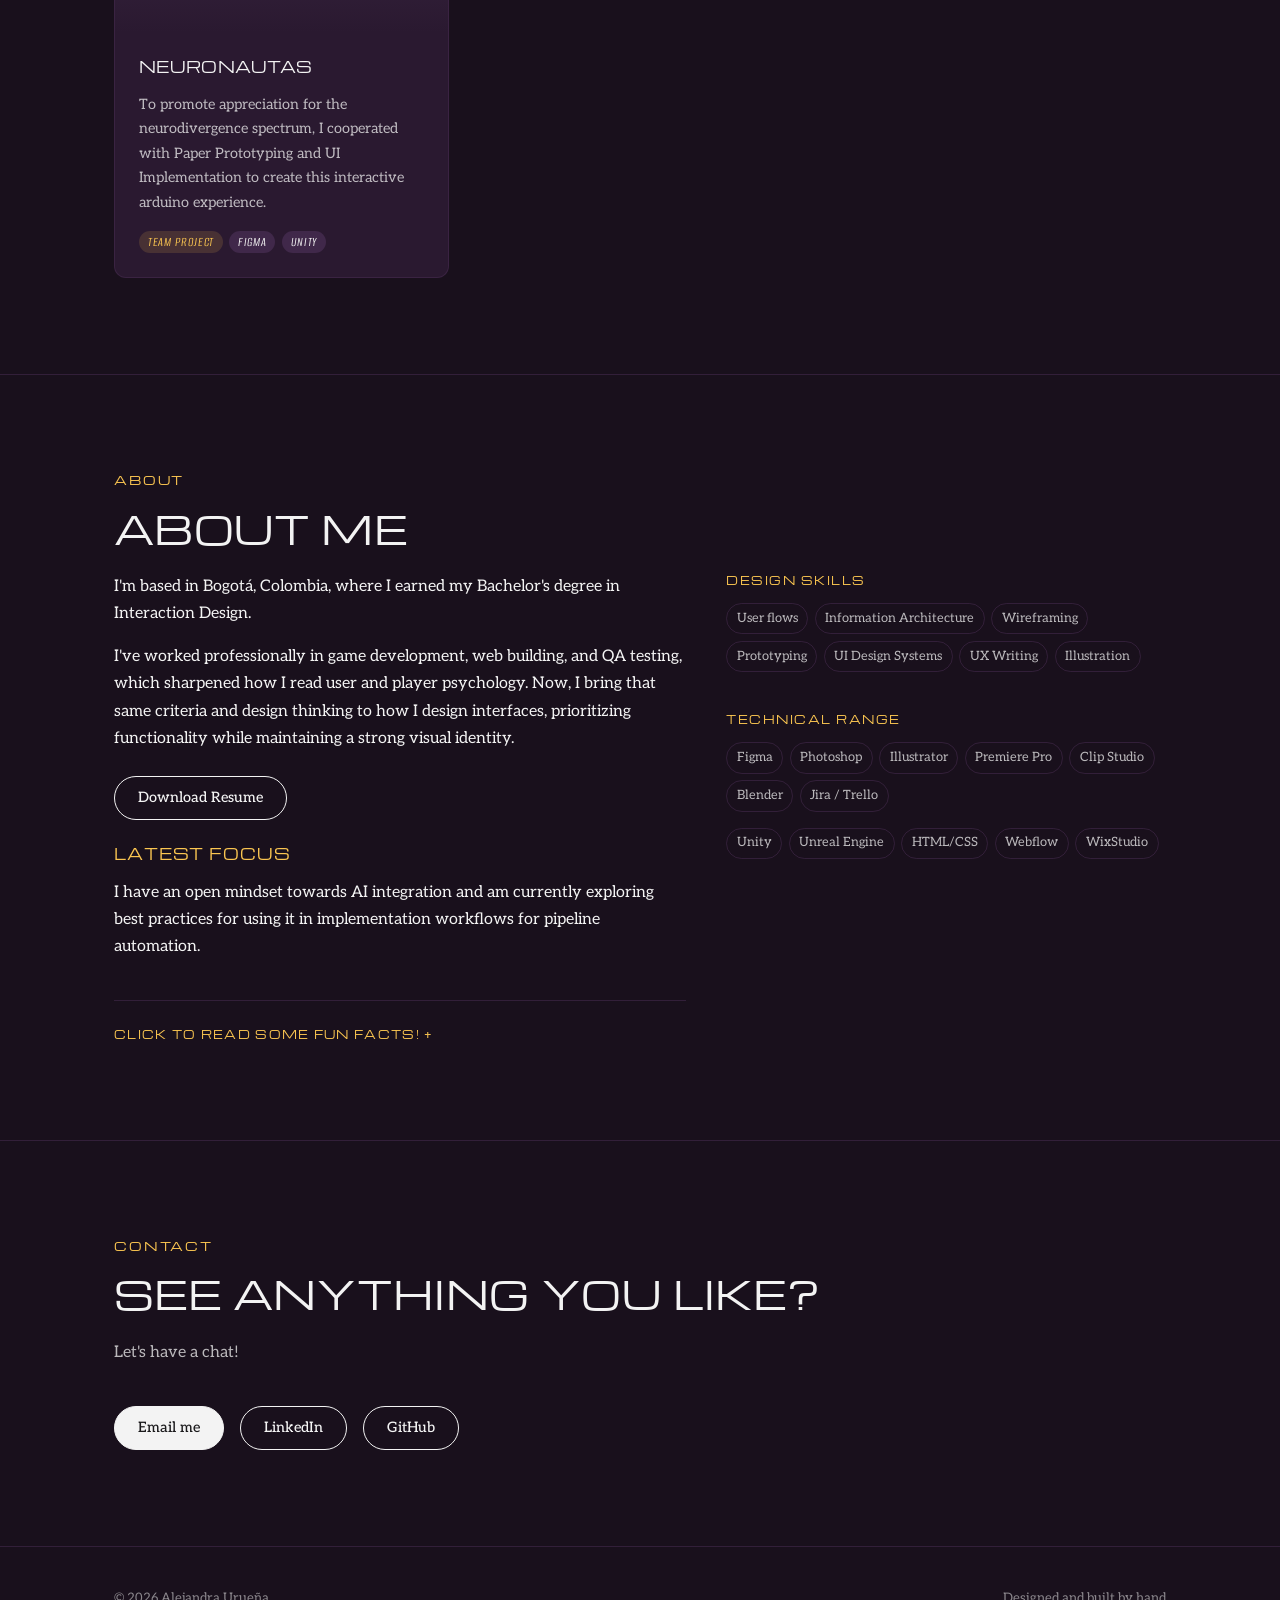
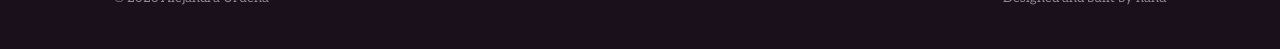
==== commit def097a7: "Texts update Hero, project copys, about.." ====
--- a/index.html
+++ b/index.html
@@ -3,15 +3,17 @@
 <head>
 <meta charset="UTF-8">
 <meta name="viewport" content="width=device-width, initial-scale=1">
-<!-- TEMPORARY: keeps search engines out while the content is still in placeholders.
-     DELETE this line once the About copy and the case studies are written. -->
+<!-- TEMPORARY: keeps search engines out while the case studies are still being written.
+     DELETE this line once the project pages are done. -->
 <meta name="robots" content="noindex">
 
-<title>Aleja Urueña — UI/UX Technical Designer</title>
-<meta name="description" content="UI/UX Designer with a technical background in games QA. Interface systems for complex interactive experiences.">
-
-<meta property="og:title" content="Aleja Urueña — UI/UX Technical Designer">
-<meta property="og:description" content="UI/UX Designer with a technical background in games QA. Interface systems for complex interactive experiences.">
+<!-- The h1 is a greeting, so the descriptive line lives here, where search
+     results and link previews read it. -->
+<title>Alejandra Urueña — Technical UX/UI Designer</title>
+<meta name="description" content="Technical Designer specializing in UX/UI for digital media and games. User-centered design, prototyping and storytelling — designed and built.">
+
+<meta property="og:title" content="Alejandra Urueña — Technical UX/UI Designer">
+<meta property="og:description" content="Technical Designer specializing in UX/UI for digital media and games.">
 <meta property="og:type" content="website">
 <!-- <meta property="og:image" content="https://alejandra-uruena.github.io/portfolio/assets/og-image.png"> -->
 
@@ -24,15 +26,19 @@
 
 <nav class="nav">
   <div class="nav-inner">
-    <a class="nav-brand" href="index.html">Aleja&nbsp;Urueña</a>
+    <a class="nav-brand" href="index.html">
+      <span class="nav-name">Alejandra&nbsp;Urueña</span>
+      <span class="nav-role">Technical UX/UI Designer</span>
+    </a>
     <div class="nav-right">
       <ul class="nav-links">
         <li><a href="#work">Work</a></li>
         <li><a href="#about">About</a></li>
         <li><a href="#contact">Contact</a></li>
+        <!-- ART goes here once the section exists. A menu item that leads
+             nowhere is worse than no menu item. -->
       </ul>
-      <!-- Language switch. Unhide once /es/ exists; the ES entry becomes a link.
-           It lives in the nav (not the hero) so it is reachable from every page. -->
+      <!-- Language switch. Unhide once /es/ exists; the ES entry becomes a link. -->
       <div class="lang-switch" hidden>
         <span aria-current="true">EN</span>
         <a href="es/index.html" hreflang="es">ES</a>
@@ -46,33 +52,29 @@
 <!-- ============ HERO ============ -->
 <header class="hero">
   <div class="wrap">
-    <p class="eyebrow">UI/UX Technical Designer</p>
-
-    <h1>Interface systems for complex interactive experiences.</h1>
+    <h1>Hi there!</h1>
 
     <p class="pitch">
-      I design game and product interfaces — HUDs, menus, ability feedback, decision flows —
-      and I build them, not just specify them.
+      I'm Ale, Technical Designer specializing in UX/UI for digital media and games.
+      I love designing experiences that connect with people, and bringing them to life
+      with development.
     </p>
 
     <p class="bridge">
-      I come from games QA, which is where I learned what actually breaks a player's experience.
-      That's the criterion I design with now.
+      My specialties include user-centered design, prototyping, and storytelling.
     </p>
 
-    <!-- TOOL ROW — icons are CSS masks filled with currentColor, so colour is
-         controlled entirely from the stylesheet. Every tool keeps its visible
-         name: an icon alone says nothing to a screen reader, or to anyone who
-         doesn't recognise the mark. -->
+    <!-- Icons are CSS masks filled with currentColor, so colour is controlled
+         entirely from the stylesheet. HTML/CSS has no brand mark, so it rides
+         as a text-only chip. -->
     <div class="toolbar">
       <p class="toolbar-label">Tools</p>
       <ul class="tool-list">
         <li class="tool"><i class="i-figma" aria-hidden="true"></i>Figma</li>
+        <li class="tool"><i class="i-unity" aria-hidden="true"></i>Unity</li>
         <li class="tool"><i class="i-unreal" aria-hidden="true"></i>Unreal Engine</li>
-        <li class="tool"><i class="i-unity" aria-hidden="true"></i>Unity</li>
-        <li class="tool"><i class="i-visual-studio" aria-hidden="true"></i>Visual Studio</li>
+        <li class="tool">HTML/CSS</li>
         <li class="tool"><i class="i-adobe" aria-hidden="true"></i>Adobe</li>
-        <li class="tool"><i class="i-atlassian" aria-hidden="true"></i>Atlassian</li>
       </ul>
     </div>
 
@@ -87,38 +89,112 @@
 <section id="work">
   <div class="wrap">
     <p class="section-label">Work</p>
-    <h2 class="section-title">Selected projects</h2>
-    <p class="section-intro">
-      Every card states the scope of my contribution up front — design, implementation or visual
-      work are different skills, and conflating them helps nobody.
-    </p>
+    <h2 class="section-title">Projects</h2>
+    <p class="section-intro">Here's a brief view of my work :)</p>
 
     <!-- Vertical filter. Swaps the list in place: no reload, no scroll jump.
-         State is mirrored in the URL (?v=product) so a link can open on either one. -->
+         Digital Product is the default; index.html?v=games opens on Game UI,
+         which is the link to send when applying to games roles. -->
     <div class="verticals" role="tablist" aria-label="Project verticals">
+      <button class="vertical-btn" role="tab" id="tab-product"
+              aria-controls="panel-product" aria-selected="true" data-vertical="product">
+        Digital Product
+      </button>
       <button class="vertical-btn" role="tab" id="tab-games"
-              aria-controls="panel-games" aria-selected="true" data-vertical="games">
-        Game UI/UX
+              aria-controls="panel-games" aria-selected="false" data-vertical="games">
+        Game UI
       </button>
-      <button class="vertical-btn" role="tab" id="tab-product"
-              aria-controls="panel-product" aria-selected="false" data-vertical="product">
-        Product &amp; Digital
-      </button>
-    </div>
-
-    <!-- ---------- GAME UI/UX ---------- -->
-    <div class="project-list" id="panel-games" role="tabpanel" aria-labelledby="tab-games">
+    </div>
+
+    <!-- ---------- DIGITAL PRODUCT ---------- -->
+    <div class="project-list" id="panel-product" role="tabpanel" aria-labelledby="tab-product">
+
+      <a class="project-card" href="projects/necronomicon.html">
+        <div class="project-thumb">
+          <img src="assets/thumbs/necronomicon.jpg" alt="Necronomicón character sheet and creature screens" loading="lazy" decoding="async">
+          <video class="thumb-motion" muted loop playsinline preload="none"
+                 poster="assets/thumbs/necronomicon.jpg" aria-hidden="true">
+            <source src="assets/thumbs/necronomicon.webm" type="video/webm">
+            <source src="assets/thumbs/necronomicon.mp4" type="video/mp4">
+          </video>
+          <span class="thumb-motion-hint">Hover</span>
+        </div>
+        <div class="project-text">
+          <h3>Necronomicón</h3>
+          <p>For this lovecraftian-inspired app, I designed and prototyped UI to solve pain points in table top RPG players' journey.</p>
+          <div class="tags">
+            <span class="tag tag-role">Solo Project</span>
+            <span class="tag tag-tool">Figma</span>
+            <span class="tag tag-tool">Paper prototyping</span>
+          </div>
+        </div>
+      </a>
+
+      <a class="project-card" href="projects/umbrella-corp.html">
+        <div class="project-thumb">
+          <img src="assets/thumbs/umbrella-corp.jpg" alt="Umbrella Corp site shown across desktop, tablet and phone" loading="lazy" decoding="async">
+          <video class="thumb-motion" muted loop playsinline preload="none"
+                 poster="assets/thumbs/umbrella-corp.jpg" aria-hidden="true">
+            <source src="assets/thumbs/umbrella-corp.webm" type="video/webm">
+            <source src="assets/thumbs/umbrella-corp.mp4" type="video/mp4">
+          </video>
+          <span class="thumb-motion-hint">Hover</span>
+        </div>
+        <div class="project-text">
+          <h3>Umbrella Corp Web</h3>
+          <p>I created unique iconography and followed the client's visual identity in a website tailored with responsive design. The goal was to take a fictional corporation and bring it to life.</p>
+          <div class="tags">
+            <span class="tag tag-role">Solo Project</span>
+            <span class="tag tag-tool">Figma</span>
+            <span class="tag tag-tool">Miro</span>
+          </div>
+        </div>
+      </a>
+
+      <a class="project-card" href="projects/maloka.html">
+        <div class="project-thumb">
+          <img src="assets/thumbs/maloka.jpg" alt="Universo Maloka app screens" loading="lazy" decoding="async">
+          <video class="thumb-motion" muted loop playsinline preload="none"
+                 poster="assets/thumbs/maloka.jpg" aria-hidden="true">
+            <source src="assets/thumbs/maloka.webm" type="video/webm">
+            <source src="assets/thumbs/maloka.mp4" type="video/mp4">
+          </video>
+          <span class="thumb-motion-hint">Hover</span>
+        </div>
+        <div class="project-text">
+          <h3>Universo Maloka</h3>
+          <p>In this gamified map app for the interactive science and technology museum Maloka, I collaborated with UI Art and Prototypes to help families find the exhibits quicker.</p>
+          <div class="tags">
+            <span class="tag tag-role">Team Project</span>
+            <span class="tag tag-tool">Figma</span>
+            <span class="tag tag-tool">Paper prototyping</span>
+          </div>
+        </div>
+      </a>
+
+      <!-- Neuronautas: no thumbnail supplied yet. Swap the placeholder for the
+           img + video block once there is material. -->
+      <a class="project-card" href="projects/neuronautas.html">
+        <div class="project-thumb">
+          <div class="thumb-empty">[ neuronautas — poster pending ]</div>
+        </div>
+        <div class="project-text">
+          <h3>Neuronautas</h3>
+          <p>To promote appreciation for the neurodivergence spectrum, I cooperated with Paper Prototyping and UI Implementation to create this interactive arduino experience.</p>
+          <div class="tags">
+            <span class="tag tag-role">Team Project</span>
+            <span class="tag tag-tool">Figma</span>
+            <span class="tag tag-tool">Unity</span>
+          </div>
+        </div>
+      </a>
+
+    </div>
+
+    <!-- ---------- GAME UI ---------- -->
+    <div class="project-list" id="panel-games" role="tabpanel" aria-labelledby="tab-games" hidden>
 
       <a class="project-card" href="projects/guitar-hero-iii.html">
-        <div class="project-text">
-          <h3>Guitar Hero III — UI Redesign</h3>
-          <p>A full interface system rebuilt around one question: how do you modernise navigation without losing the rock identity that made the game iconic?</p>
-          <div class="tags">
-            <span class="tag tag-role">Concept &amp; UI Design</span>
-            <span class="tag tag-tool">Figma</span>
-            <span class="tag">Self-directed</span>
-          </div>
-        </div>
         <div class="project-thumb">
           <img src="assets/thumbs/guitar-hero-iii.jpg" alt="Redesigned Guitar Hero III main menu" loading="lazy" decoding="async">
           <video class="thumb-motion" muted loop playsinline preload="none"
@@ -128,19 +204,18 @@
           </video>
           <span class="thumb-motion-hint">Hover</span>
         </div>
+        <div class="project-text">
+          <h3>Guitar Hero III — UI Redesign</h3>
+          <p>For this project, I took on a challenge to improve the navigation and usability on the HUD, Pause and Main Menu screens while modernizing the iconic original style.</p>
+          <div class="tags">
+            <span class="tag tag-role">Case Study</span>
+            <span class="tag tag-tool">Figma</span>
+            <span class="tag tag-tool">GenAI Placeholders</span>
+          </div>
+        </div>
       </a>
 
       <a class="project-card" href="projects/kungata.html">
-        <div class="project-text">
-          <h3>Kungatá</h3>
-          <p>Enemy AI, UI, dialogue system and object interaction, implemented in Unity. Evidence that I can build the systems I design, not only hand them off.</p>
-          <div class="tags">
-            <span class="tag tag-role">Implementation</span>
-            <span class="tag tag-tool">Unity</span>
-            <span class="tag tag-tool">C#</span>
-            <span class="tag">Team project</span>
-          </div>
-        </div>
         <div class="project-thumb">
           <img src="assets/thumbs/kungata.jpg" alt="Kungatá title sequence" loading="lazy" decoding="async">
           <video class="thumb-motion" muted loop playsinline preload="none"
@@ -150,111 +225,15 @@
           </video>
           <span class="thumb-motion-hint">Hover</span>
         </div>
-      </a>
-
-      <a class="project-card" href="projects/el-ultimo-aliento.html">
-        <div class="project-text">
-          <h3>El último aliento</h3>
-          <p>Interface and narrative writing for a game jam entry, built under a 48-hour constraint. Illustration by a teammate.</p>
-          <div class="tags">
-            <span class="tag tag-role">UI Design &amp; Writing</span>
-            <span class="tag">Game Jam · Globant 2025</span>
-            <span class="tag">Team project</span>
-          </div>
-        </div>
-        <div class="project-thumb">
-          <img src="assets/thumbs/el-ultimo-aliento.jpg" alt="El último aliento title card" loading="lazy" decoding="async">
-          <video class="thumb-motion" muted loop playsinline preload="none"
-                 poster="assets/thumbs/el-ultimo-aliento.jpg" aria-hidden="true">
-            <source src="assets/thumbs/el-ultimo-aliento.webm" type="video/webm">
-            <source src="assets/thumbs/el-ultimo-aliento.mp4" type="video/mp4">
-          </video>
-          <span class="thumb-motion-hint">Hover</span>
-        </div>
-      </a>
-
-      <!-- Reserved slot. Signals direction without claiming finished work.
-           Not a link until there is something to link to. -->
-      <div class="project-card is-reserved">
-        <div class="project-text">
-          <h3>Beat the Evil</h3>
-          <p>In development. An Unreal Engine piece focused on UMG and Common UI — ability HUD, state feedback and menu architecture, designed and implemented end to end.</p>
-          <div class="tags">
-            <span class="tag tag-role">Design &amp; Implementation</span>
-            <span class="tag tag-tool">Unreal Engine</span>
-            <span class="tag">In progress</span>
-          </div>
-        </div>
-        <div class="project-thumb">
-          <div class="thumb-empty">[ in progress ]</div>
-        </div>
-      </div>
-
-    </div>
-
-    <!-- ---------- PRODUCT & DIGITAL ---------- -->
-    <div class="project-list" id="panel-product" role="tabpanel" aria-labelledby="tab-product" hidden>
-
-      <a class="project-card" href="projects/maloka.html">
-        <div class="project-text">
-          <h3>Universo Maloka</h3>
-          <p>Visual identity and illustration for a gamified museum app. Research was conducted by the team; my contribution was UI art and illustration.</p>
-          <div class="tags">
-            <span class="tag tag-role">UI Art &amp; Illustration</span>
-            <span class="tag tag-tool">Figma</span>
-            <span class="tag">Team project</span>
-          </div>
-        </div>
-        <div class="project-thumb">
-          <img src="assets/thumbs/maloka.jpg" alt="Universo Maloka app screens" loading="lazy" decoding="async">
-          <video class="thumb-motion" muted loop playsinline preload="none"
-                 poster="assets/thumbs/maloka.jpg" aria-hidden="true">
-            <source src="assets/thumbs/maloka.webm" type="video/webm">
-            <source src="assets/thumbs/maloka.mp4" type="video/mp4">
-          </video>
-          <span class="thumb-motion-hint">Hover</span>
-        </div>
-      </a>
-
-      <a class="project-card" href="projects/umbrella-corp.html">
-        <div class="project-text">
-          <h3>Umbrella Corp — Responsive Site</h3>
-          <p>A responsive corporate site as a conceptual exercise: how a fictional brand's tone survives across breakpoints. Functional prototype in Figma.</p>
-          <div class="tags">
-            <span class="tag tag-role">UX &amp; UI Design</span>
-            <span class="tag tag-tool">Figma</span>
-            <span class="tag">Self-directed</span>
-          </div>
-        </div>
-        <div class="project-thumb">
-          <img src="assets/thumbs/umbrella-corp.jpg" alt="Umbrella Corp site shown across desktop, tablet and phone" loading="lazy" decoding="async">
-          <video class="thumb-motion" muted loop playsinline preload="none"
-                 poster="assets/thumbs/umbrella-corp.jpg" aria-hidden="true">
-            <source src="assets/thumbs/umbrella-corp.webm" type="video/webm">
-            <source src="assets/thumbs/umbrella-corp.mp4" type="video/mp4">
-          </video>
-          <span class="thumb-motion-hint">Hover</span>
-        </div>
-      </a>
-
-      <a class="project-card" href="projects/necronomicon.html">
-        <div class="project-text">
-          <h3>Necronomicón — TTRPG Companion App</h3>
-          <p>A companion app for tabletop role-playing: character sheets, dice and session tracking, designed around what players actually reach for mid-game.</p>
-          <div class="tags">
-            <span class="tag tag-role">UX &amp; UI Design</span>
-            <span class="tag tag-tool">Figma</span>
-            <span class="tag">Self-directed</span>
-          </div>
-        </div>
-        <div class="project-thumb">
-          <img src="assets/thumbs/necronomicon.jpg" alt="Necronomicón character sheet and creature screens" loading="lazy" decoding="async">
-          <video class="thumb-motion" muted loop playsinline preload="none"
-                 poster="assets/thumbs/necronomicon.jpg" aria-hidden="true">
-            <source src="assets/thumbs/necronomicon.webm" type="video/webm">
-            <source src="assets/thumbs/necronomicon.mp4" type="video/mp4">
-          </video>
-          <span class="thumb-motion-hint">Hover</span>
+        <div class="project-text">
+          <h3>Kungatá</h3>
+          <p>In this action-based roguelike I designed game mechanics, implemented menus &amp; dynamic UI, and developed Enemy AI, dialogue systems and object interaction in Unity.</p>
+          <div class="tags">
+            <span class="tag tag-role">Team Project</span>
+            <span class="tag tag-tool">Paper prototyping</span>
+            <span class="tag tag-tool">Unity</span>
+            <span class="tag tag-tool">C#</span>
+          </div>
         </div>
       </a>
 
@@ -266,43 +245,74 @@
 <section id="about">
   <div class="wrap">
     <p class="section-label">About</p>
-    <h2 class="section-title">From breaking interfaces to building them</h2>
+    <h2 class="section-title">About me</h2>
 
     <div class="two-col">
       <div class="prose">
         <p>
-          [Two or three paragraphs, first person. Not a CV — a narrative. Where you come from,
-          what pulled you toward interface design, where you're headed. Name the specific games
-          and products that shaped your taste; that says more about your judgement than any
-          tool list.]
+          I'm based in Bogotá, Colombia, where I earned my Bachelor's degree in
+          Interaction Design.
         </p>
         <p>
-          [Second paragraph: what you're building now, and the kind of role you're looking for.]
+          I've worked professionally in game development, web building, and QA testing,
+          which sharpened how I read user and player psychology. Now, I bring that same
+          criteria and design thinking to how I design interfaces, prioritizing
+          functionality while maintaining a strong visual identity.
         </p>
 
-        <h3>What a designer who came from QA brings</h3>
-        <ul>
-          <li><strong>Edge cases surface at design time</strong>, not in the patch cycle — the state nobody specified, the flow that strands the user, the feedback that fires twice.</li>
-          <li><strong>Specifications that can actually be verified.</strong> A design nobody can test is a design nobody can validate.</li>
-          <li><strong>Severity judgement learned in production</strong> — what genuinely blocks a user versus what merely annoys them.</li>
-          <li><strong>Fluency across disciplines.</strong> QA talks to design, engineering and production every single day.</li>
+        <div class="btn-row" style="margin-top:var(--s-3);">
+          <!-- Point this at assets/alejandra-uruena-resume.pdf once the file is in. -->
+          <a class="btn" href="#" download>Download Resume</a>
+        </div>
+
+        <h3>Latest focus</h3>
+        <p>
+          I have an open mindset towards AI integration and am currently exploring best
+          practices for using it in implementation workflows for pipeline automation.
+        </p>
+
+        <!-- A native disclosure: keyboard-operable and works with JS disabled. -->
+        <details class="fun-facts">
+          <summary>Click to read some fun facts!</summary>
+          <p>
+            Outside of work, I love spending my time playing the drums, gaming,
+            overanalyzing movies, and making art &amp; DIY projects.
+          </p>
+          <p>You'll usually find me in game jams!</p>
+          <p>I'm really into video editing and fanart…</p>
+        </details>
+      </div>
+
+      <div class="skills">
+        <h3>Design skills</h3>
+        <ul class="chip-list">
+          <li>User flows</li>
+          <li>Information Architecture</li>
+          <li>Wireframing</li>
+          <li>Prototyping</li>
+          <li>UI Design Systems</li>
+          <li>UX Writing</li>
+          <li>Illustration</li>
         </ul>
 
-        <h3>Technical capability</h3>
-        <p>
-          [Short paragraph: what you can implement yourself and what you hand off. Be precise —
-          overstating here is the fastest way to lose credibility in a technical interview.]
-        </p>
+        <h3>Technical range</h3>
+        <ul class="chip-list">
+          <li>Figma</li>
+          <li>Photoshop</li>
+          <li>Illustrator</li>
+          <li>Premiere Pro</li>
+          <li>Clip Studio</li>
+          <li>Blender</li>
+          <li>Jira / Trello</li>
+        </ul>
+        <ul class="chip-list">
+          <li>Unity</li>
+          <li>Unreal Engine</li>
+          <li>HTML/CSS</li>
+          <li>Webflow</li>
+          <li>WixStudio</li>
+        </ul>
       </div>
-
-      <ul class="fact-list">
-        <li><span class="k">Focus</span><span class="v">UI/UX Technical Design</span></li>
-        <li><span class="k">Primary engine</span><span class="v">Unreal Engine — UMG</span></li>
-        <li><span class="k">Also</span><span class="v">Unity · C#</span></li>
-        <li><span class="k">Design</span><span class="v">Figma</span></li>
-        <li><span class="k">Based in</span><span class="v">Colombia</span></li>
-        <li><span class="k">Languages</span><span class="v">Spanish · English</span></li>
-      </ul>
     </div>
   </div>
 </section>
@@ -311,11 +321,8 @@
 <section id="contact">
   <div class="wrap">
     <p class="section-label">Contact</p>
-    <h2 class="section-title">Let's talk</h2>
-    <p class="section-intro">
-      Open to conversations about interface design, collaborations, and UI/UX or technical
-      design roles.
-    </p>
+    <h2 class="section-title">See anything you like?</h2>
+    <p class="section-intro">Let's have a chat!</p>
     <div class="contact-links">
       <a class="btn btn-primary" href="mailto:uruenale@gmail.com">Email me</a>
       <a class="btn" href="https://www.linkedin.com/in/aleja-uruena/" target="_blank" rel="noopener">LinkedIn</a>
@@ -328,7 +335,7 @@
 
 <footer>
   <div class="wrap">
-    <span>© <span id="year">2026</span> Aleja Urueña</span>
+    <span>© <span id="year">2026</span> Alejandra Urueña</span>
     <span>Designed and built by hand</span>
   </div>
 </footer>
--- a/css/style.css
+++ b/css/style.css
@@ -117,9 +117,13 @@
   display: flex; align-items: center; justify-content: space-between; gap: var(--s-2);
 }
 .nav-brand {
-  font-family: var(--font-label); font-size: 0.85rem;
-  text-transform: uppercase; letter-spacing: 0.06em; color: var(--text);
-}
+  display: flex; flex-direction: column; gap: 0.15rem;
+  font-family: var(--font-label); color: var(--text);
+  text-transform: uppercase; letter-spacing: 0.06em;
+  line-height: 1.2;
+}
+.nav-name { font-size: 0.8rem; }
+.nav-role { font-size: 0.55rem; color: var(--text-faint); letter-spacing: 0.12em; }
 .nav-brand:hover { text-decoration: none; color: var(--accent); }
 .nav-right { display: flex; align-items: center; gap: var(--s-3); }
 .nav-links { display: flex; gap: var(--s-3); list-style: none; margin: 0; padding: 0; }
@@ -225,42 +229,39 @@
 .vertical-btn[aria-selected="true"] { color: var(--accent); border-bottom-color: var(--accent); }
 @media (max-width: 480px) { .vertical-btn { padding: 0.9em 0.6em; font-size: 0.66rem; } }
 
-/* ---------- Project cards: text left, sharp thumbnail right ---------- */
-.project-list { display: flex; flex-direction: column; gap: var(--s-3); }
+/* ---------- Project cards: compact grid, image on top ----------
+   auto-fill with a 300px floor gives 3 per row on a wide screen, 2 on a
+   laptop and 1 on a phone, without a single media query. */
+.project-list {
+  display: grid;
+  grid-template-columns: repeat(auto-fill, minmax(300px, 1fr));
+  gap: var(--s-3);
+  align-items: start;
+}
 
 .project-card {
-  display: grid;
-  grid-template-columns: 1fr minmax(180px, 38%);
+  display: flex; flex-direction: column;
   background: var(--panel);
   border: 1px solid var(--purple-soft);
   border-radius: var(--radius);
   overflow: hidden;
   color: inherit;
+  height: 100%;
   transition: border-color 0.18s, transform 0.18s;
 }
-.project-card:hover { text-decoration: none; border-color: var(--accent-70); transform: translateY(-2px); }
-
-.project-text { padding: var(--s-3); display: flex; flex-direction: column; justify-content: center; min-width: 0; }
-/* Project name — set in --font-proper because these strings carry accents. */
-.project-text h3 {
-  font-family: var(--font-proper);
-  font-size: 1.05rem; letter-spacing: 0.02em; line-height: 1.35;
-  text-transform: uppercase; color: var(--text); margin-bottom: var(--s-2);
-}
-.project-card:hover .project-text h3 { color: var(--accent); }
-.project-text p { color: var(--text-dim); font-size: 0.92rem; margin-bottom: var(--s-2); }
+.project-card:hover { text-decoration: none; border-color: var(--accent-70); transform: translateY(-3px); }
 
 /* The thumbnail stays sharp — in a UI/UX portfolio the thumbnail IS evidence.
-   The gradient sits only on the seam, and it fades from the OPAQUE panel colour,
-   so text contrast never depends on whatever image sits behind it. */
-.project-thumb { position: relative; background: var(--panel-2); min-height: 190px; overflow: hidden; }
-.project-thumb img,
-.project-thumb video { width: 100%; height: 100%; object-fit: cover; display: block; }
-
-/* Motion preview.
-   The still image is what loads; the clip sits on top at opacity 0 with
-   preload="none", so nothing is fetched until a pointer actually hovers.
-   JS adds .is-playing — see js/main.js for the hover and reduced-motion rules. */
+   The gradient now sits on the seam BELOW the image, fading from the opaque
+   panel colour upward, so text contrast never depends on the image. */
+.project-thumb { position: relative; aspect-ratio: 16 / 9; background: var(--panel-2); overflow: hidden; }
+.project-thumb img, .project-thumb video { width: 100%; height: 100%; object-fit: cover; display: block; }
+.project-thumb::after {
+  content: ""; position: absolute; inset: auto 0 0 0; height: 38%;
+  background: linear-gradient(to top, var(--panel) 0%, rgba(42, 25, 48, 0) 100%);
+  pointer-events: none;
+}
+
 .thumb-motion {
   position: absolute; inset: 0;
   opacity: 0; transition: opacity 0.25s ease;
@@ -268,10 +269,8 @@
 }
 .project-card.is-playing .thumb-motion { opacity: 1; }
 
-/* A small mark so the card advertises that there is something to hover,
-   instead of hiding the motion behind a gesture nobody knows to make. */
 .thumb-motion-hint {
-  position: absolute; right: var(--s-1); bottom: var(--s-1);
+  position: absolute; right: var(--s-1); top: var(--s-1); z-index: 2;
   font-family: var(--font-label); font-size: 0.52rem;
   letter-spacing: 0.1em; text-transform: uppercase;
   color: var(--text); background: rgba(25, 16, 28, 0.72);
@@ -280,37 +279,38 @@
 }
 .project-card.is-playing .thumb-motion-hint { opacity: 0; }
 
-/* No pointer, no hover: the hint is a lie on a touch screen. */
+/* No pointer, no hover: the hint is a lie on a touch screen.
+   `.project-thumb video` (class + element) outranks a bare `.thumb-motion`,
+   so this selector has to match that weight or display:block wins. */
 @media (hover: none), (pointer: coarse) {
-  /* `.project-thumb video` (class + element) outranks a bare `.thumb-motion`,
-     so this selector has to match that weight or display:block wins. */
   .project-thumb video.thumb-motion,
   .thumb-motion-hint { display: none; }
 }
-.project-thumb::before {
-  content: ""; position: absolute; inset: 0 auto 0 0; width: 45%;
-  background: linear-gradient(to right, var(--panel) 0%, rgba(42, 25, 48, 0) 100%);
-  pointer-events: none;
-}
+
 .thumb-empty {
   position: absolute; inset: 0;
   display: flex; align-items: center; justify-content: center;
-  font-family: var(--font-label); font-size: 0.6rem; color: var(--text-faint);
+  font-family: var(--font-label); font-size: 0.58rem; color: var(--text-faint);
   text-align: center; padding: var(--s-2); letter-spacing: 0.06em;
-}
-
-/* Reserved slot — signals direction without pretending to be finished work. */
-.project-card.is-reserved { border-style: dashed; }
-.project-card.is-reserved:hover { transform: none; border-color: var(--purple-soft); }
-.project-card.is-reserved .project-text h3 { color: var(--text-dim); }
+  border-bottom: 1px dashed var(--purple);
+}
+
+.project-text { padding: var(--s-3); display: flex; flex-direction: column; flex: 1; }
+.project-text h3 {
+  font-family: var(--font-proper);
+  font-size: 0.95rem; letter-spacing: 0.02em; line-height: 1.35;
+  text-transform: uppercase; color: var(--text); margin-bottom: var(--s-2);
+}
+.project-card:hover .project-text h3 { color: var(--accent); }
+.project-text p { color: var(--text-dim); font-size: 0.9rem; flex: 1; margin-bottom: var(--s-2); }
 
 /* ---------- Tags ---------- */
 .tags { display: flex; flex-wrap: wrap; gap: 0.4rem; align-items: center; }
 .tag {
   font-family: var(--font-tag); font-style: italic;
   text-transform: uppercase; letter-spacing: 0.05em;
-  font-size: 0.92rem; line-height: 1.4;
-  padding: 0.1em 0.7em; border-radius: var(--radius-pill);
+  font-size: 0.85rem; line-height: 1.4;
+  padding: 0.1em 0.65em; border-radius: var(--radius-pill);
   background: rgba(71, 44, 80, 0.55); color: var(--text-dim);
   white-space: nowrap;
 }
@@ -330,6 +330,40 @@
 .fact-list li:last-child { border-bottom: none; }
 .fact-list .k { color: var(--text-faint); font-family: var(--font-label); font-size: 0.62rem; text-transform: uppercase; letter-spacing: 0.1em; }
 .fact-list .v { color: var(--text); text-align: right; }
+
+/* Skill chips — a flat list of capabilities, not a rated scale.
+   Self-assessed proficiency bars are noise; the projects are the evidence. */
+.skills h3 {
+  font-family: var(--font-label); font-size: 0.68rem;
+  letter-spacing: 0.14em; text-transform: uppercase;
+  color: var(--accent); margin: var(--s-4) 0 var(--s-2);
+}
+.skills h3:first-child { margin-top: 0; }
+.chip-list {
+  display: flex; flex-wrap: wrap; gap: 0.4rem;
+  list-style: none; margin: 0 0 var(--s-2); padding: 0;
+}
+.chip-list li {
+  font-family: var(--font-body); font-size: 0.8rem;
+  color: var(--text-dim); margin: 0;
+  padding: 0.3em 0.75em;
+  border: 1px solid var(--purple-soft); border-radius: var(--radius-pill);
+}
+
+/* Native disclosure: keyboard-operable, and the content is in the DOM
+   for search and for anyone who prints the page. */
+.fun-facts { margin-top: var(--s-4); border-top: 1px solid var(--purple-soft); padding-top: var(--s-3); }
+.fun-facts summary {
+  cursor: pointer; list-style: none;
+  font-family: var(--font-label); font-size: 0.68rem;
+  letter-spacing: 0.12em; text-transform: uppercase;
+  color: var(--accent);
+}
+.fun-facts summary::-webkit-details-marker { display: none; }
+.fun-facts summary::after { content: " +"; }
+.fun-facts[open] summary::after { content: " –"; }
+.fun-facts summary:hover { color: var(--text); }
+.fun-facts p { margin-top: var(--s-2); color: var(--text-dim); }
 
 /* ---------- Case study pages ---------- */
 .project-header { padding: var(--s-5) 0 var(--s-4); border-top: none; }
@@ -385,12 +419,6 @@
 
 /* ---------- Responsive: card stacks, text first ---------- */
 @media (max-width: 720px) {
-  .project-card { grid-template-columns: 1fr; }
-  .project-thumb { min-height: 170px; order: 2; }
-  .project-thumb::before {
-    inset: 0 0 auto 0; width: 100%; height: 45%;
-    background: linear-gradient(to bottom, var(--panel) 0%, rgba(42, 25, 48, 0) 100%);
-  }
   section { padding: var(--s-5) 0; }
 }
 
